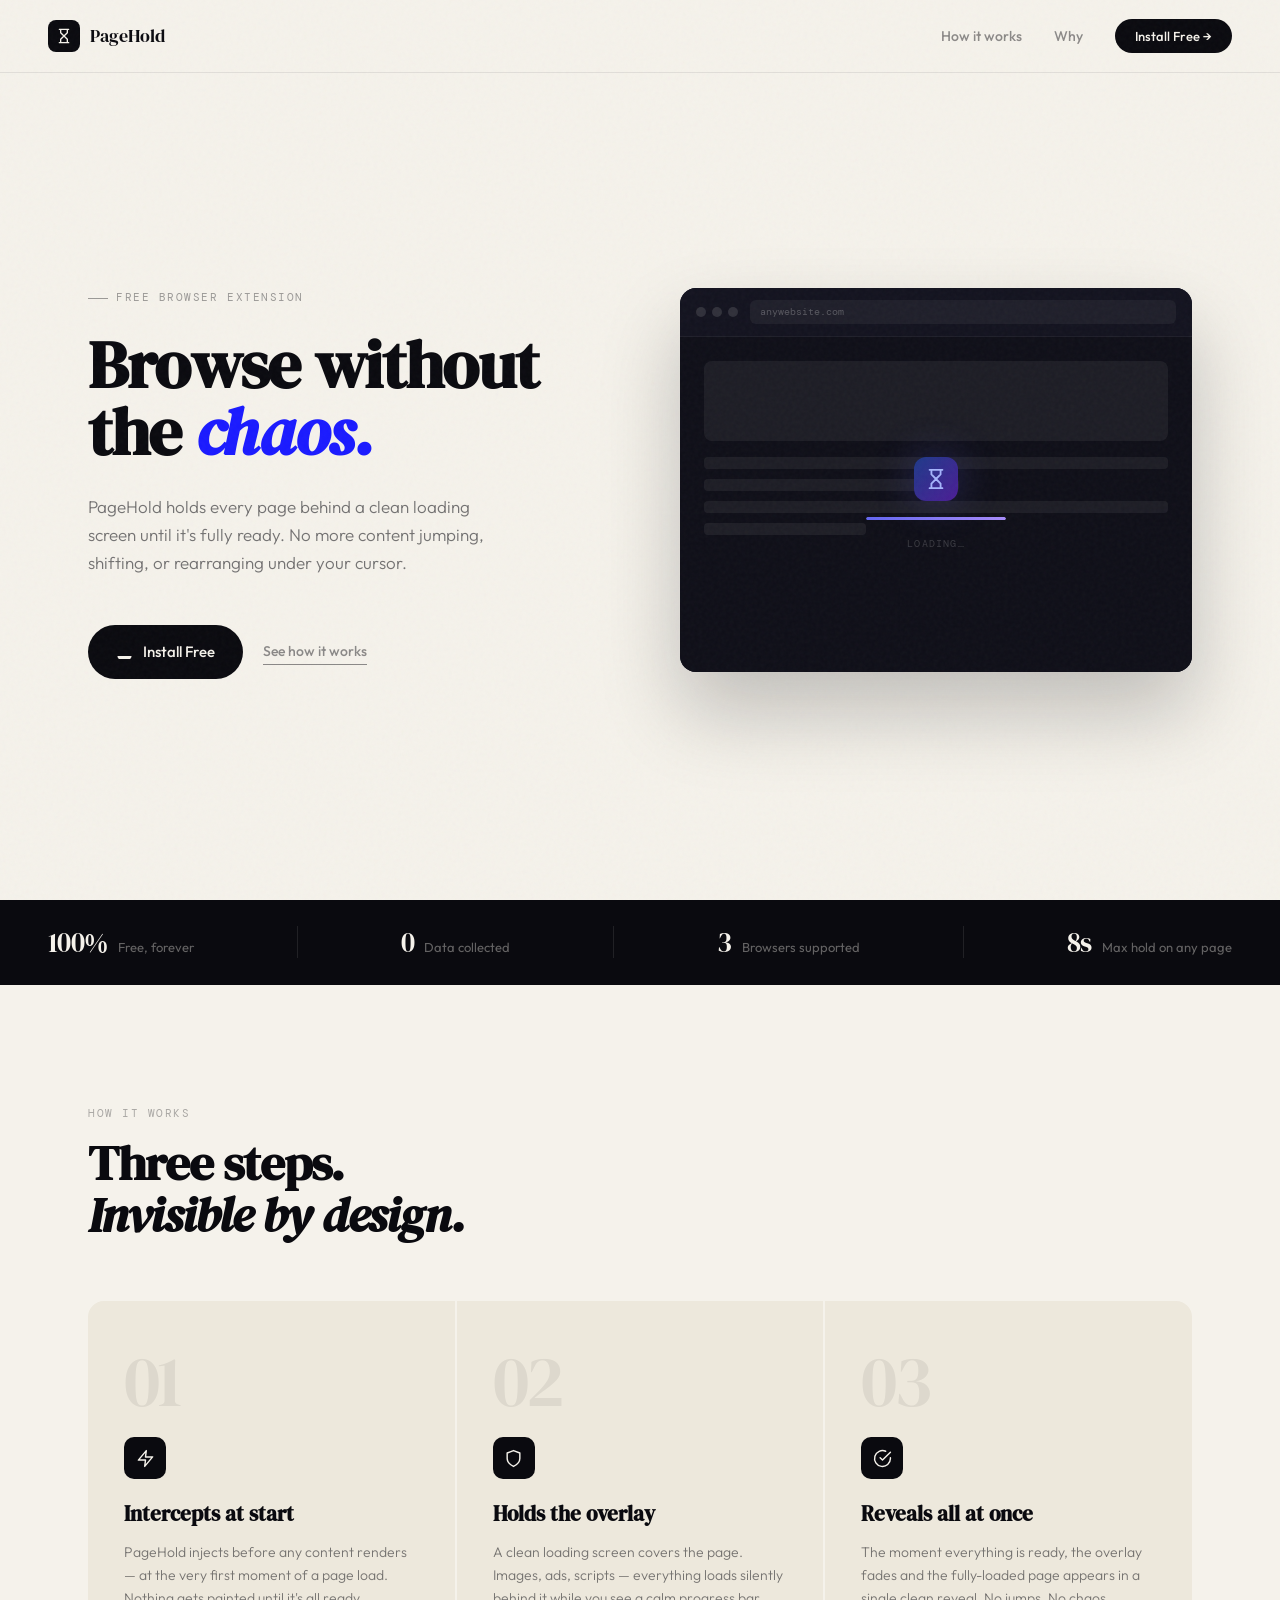
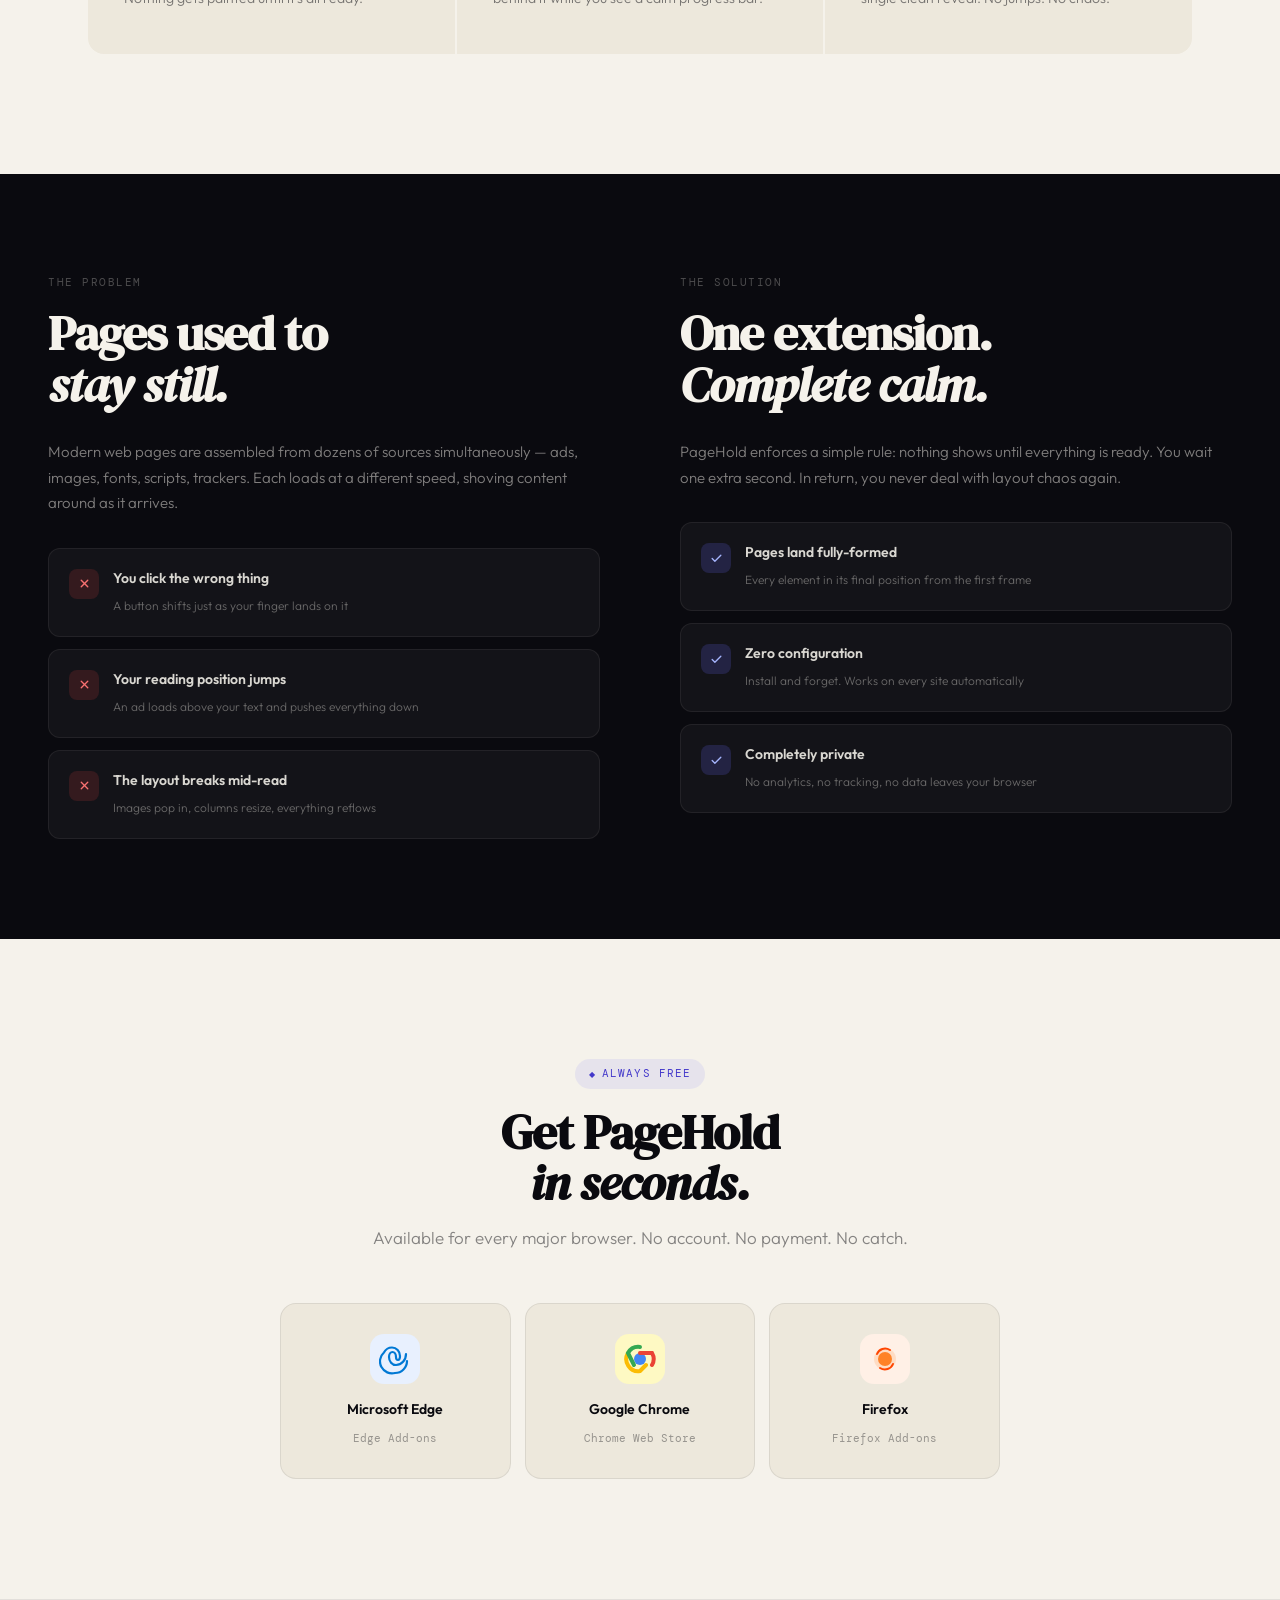
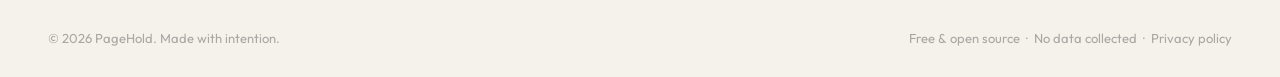
==== index.html @ d64f8f62 "Add files via upload" ====
<!DOCTYPE html>
<html lang="en">
<head>
  <meta charset="UTF-8" />
  <meta name="viewport" content="width=device-width, initial-scale=1.0" />
  <title>PageHold — Browse Without the Chaos</title>
  <meta name="description" content="PageHold holds every page until it's fully loaded. No shifts. No jumps. No chaos. Just clean, stable browsing." />
  <link rel="preconnect" href="https://fonts.googleapis.com" />
  <link rel="preconnect" href="https://fonts.gstatic.com" crossorigin />
  <link href="https://fonts.googleapis.com/css2?family=DM+Serif+Display:ital@0;1&family=DM+Mono:wght@400;500&family=Outfit:wght@300;400;500;600&display=swap" rel="stylesheet" />
  <style>
    *, *::before, *::after { box-sizing: border-box; margin: 0; padding: 0; }
    :root {
      --ink: #0a0a0f;
      --paper: #f5f2eb;
      --warm: #ede8dc;
      --accent: #1a1aff;
      --serif: 'DM Serif Display', Georgia, serif;
      --mono: 'DM Mono', 'Courier New', monospace;
      --sans: 'Outfit', sans-serif;
    }
    html { scroll-behavior: smooth; }
    body { background: var(--paper); color: var(--ink); font-family: var(--sans); font-weight: 400; line-height: 1.6; overflow-x: hidden; }
    body::before {
      content: '';
      position: fixed; inset: 0;
      background-image: url("data:image/svg+xml,%3Csvg viewBox='0 0 256 256' xmlns='http://www.w3.org/2000/svg'%3E%3Cfilter id='noise'%3E%3CfeTurbulence type='fractalNoise' baseFrequency='0.9' numOctaves='4' stitchTiles='stitch'/%3E%3C/filter%3E%3Crect width='100%25' height='100%25' filter='url(%23noise)' opacity='1'/%3E%3C/svg%3E");
      opacity: 0.035; pointer-events: none; z-index: 9999;
    }

    /* NAV */
    nav {
      position: fixed; top: 0; left: 0; right: 0; z-index: 100;
      display: flex; align-items: center; justify-content: space-between;
      padding: 20px 48px;
      background: rgba(245,242,235,0.88); backdrop-filter: blur(14px);
      border-bottom: 1px solid rgba(10,10,15,0.08);
    }
    .nav-logo { display: flex; align-items: center; gap: 10px; text-decoration: none; color: var(--ink); }
    .nav-logo-mark { width: 32px; height: 32px; background: var(--ink); border-radius: 8px; display: grid; place-items: center; }
    .nav-logo-mark svg { width: 16px; height: 16px; stroke: var(--paper); fill: none; stroke-width: 2; stroke-linecap: round; stroke-linejoin: round; }
    .nav-wordmark { font-family: var(--serif); font-size: 18px; }
    .nav-links { display: flex; align-items: center; gap: 32px; list-style: none; }
    .nav-links a { text-decoration: none; color: var(--ink); font-size: 14px; font-weight: 500; opacity: 0.45; transition: opacity .2s; }
    .nav-links a:hover { opacity: 1; }
    .nav-cta { background: var(--ink) !important; color: var(--paper) !important; padding: 9px 20px !important; border-radius: 99px !important; opacity: 1 !important; font-size: 13px !important; }
    .nav-cta:hover { opacity: 0.85 !important; }

    /* HERO */
    .hero {
      min-height: 100vh; padding: 160px 48px 100px;
      display: grid; grid-template-columns: 1fr 1fr; gap: 80px;
      align-items: center; max-width: 1200px; margin: 0 auto;
    }
    .hero-eyebrow {
      display: inline-flex; align-items: center; gap: 8px;
      font-family: var(--mono); font-size: 11px; letter-spacing: 0.14em;
      text-transform: uppercase; color: var(--ink); opacity: 0.38; margin-bottom: 24px;
    }
    .hero-eyebrow::before { content: ''; display: block; width: 20px; height: 1px; background: currentColor; }
    h1 { font-family: var(--serif); font-size: clamp(50px, 5.2vw, 78px); line-height: 1.01; letter-spacing: -0.02em; margin-bottom: 28px; }
    h1 em { font-style: italic; color: var(--accent); }
    .hero-sub { font-size: 17px; font-weight: 300; line-height: 1.65; color: rgba(10,10,15,0.55); max-width: 400px; margin-bottom: 48px; }
    .hero-actions { display: flex; align-items: center; gap: 20px; flex-wrap: wrap; }
    .btn-primary {
      display: inline-flex; align-items: center; gap: 10px;
      background: var(--ink); color: var(--paper);
      text-decoration: none; padding: 15px 28px; border-radius: 99px;
      font-size: 15px; font-weight: 500; transition: transform .2s, box-shadow .2s;
    }
    .btn-primary:hover { transform: translateY(-2px); box-shadow: 0 8px 30px rgba(10,10,15,0.22); }
    .btn-primary svg { width: 17px; height: 17px; fill: currentColor; }
    .btn-ghost { display: inline-flex; align-items: center; gap: 6px; color: var(--ink); text-decoration: none; font-size: 14px; font-weight: 500; opacity: 0.45; transition: opacity .2s; border-bottom: 1px solid currentColor; padding-bottom: 2px; }
    .btn-ghost:hover { opacity: 1; }

    /* BROWSER MOCK */
    .browser-mock { background: #1a1a2e; border-radius: 16px; overflow: hidden; box-shadow: 0 40px 80px rgba(10,10,15,0.22), 0 0 0 1px rgba(255,255,255,0.05); aspect-ratio: 4/3; position: relative; }
    .browser-chrome { background: #13131f; padding: 12px 16px; display: flex; align-items: center; gap: 12px; border-bottom: 1px solid rgba(255,255,255,0.05); }
    .browser-dots { display: flex; gap: 6px; }
    .browser-dots span { width: 10px; height: 10px; border-radius: 50%; background: rgba(255,255,255,0.12); }
    .browser-bar { flex: 1; background: rgba(255,255,255,0.05); border-radius: 6px; height: 24px; display: flex; align-items: center; padding: 0 10px; gap: 6px; }
    .browser-bar-url { font-family: var(--mono); font-size: 10px; color: rgba(255,255,255,0.25); }
    .browser-body { position: relative; height: calc(100% - 49px); background: #0f0f18; display: flex; flex-direction: column; align-items: center; justify-content: center; gap: 20px; }
    .ghost-content { position: absolute; inset: 0; padding: 24px; display: flex; flex-direction: column; gap: 10px; opacity: 0.06; }
    .ghost-line { height: 12px; background: #fff; border-radius: 4px; }
    .ghost-line.short { width: 55%; }
    .ghost-line.shorter { width: 35%; }
    .ghost-line.tall { height: 80px; width: 100%; border-radius: 8px; margin-bottom: 6px; }
    .mock-overlay { position: relative; z-index: 2; display: flex; flex-direction: column; align-items: center; gap: 16px; }
    .mock-hourglass { width: 44px; height: 44px; background: linear-gradient(135deg, #1e3a8a, #4c1d95); border-radius: 12px; display: grid; place-items: center; box-shadow: 0 0 40px rgba(99,102,241,0.28); }
    .mock-hourglass svg { width: 22px; height: 22px; stroke: #a5b4fc; fill: none; stroke-width: 2; stroke-linecap: round; stroke-linejoin: round; animation: hg-rock 3s ease-in-out infinite; }
    @keyframes hg-rock { 0%,40%{transform:rotate(0deg)} 50%,90%{transform:rotate(180deg)} 100%{transform:rotate(180deg)} }
    .mock-bar-wrap { width: 140px; height: 3px; background: rgba(255,255,255,0.07); border-radius: 99px; overflow: hidden; }
    .mock-bar { height: 100%; background: linear-gradient(90deg,#6366f1,#a78bfa); border-radius: 99px; animation: prog 3s ease-in-out infinite; }
    @keyframes prog { 0%{width:0%} 60%{width:85%} 90%{width:100%} 100%{width:100%;opacity:0} }
    .mock-label { font-family: var(--mono); font-size: 10px; letter-spacing: 0.12em; text-transform: uppercase; color: rgba(255,255,255,0.18); }
    .mock-reveal { position: absolute; inset: 0; background: #fff; display: flex; flex-direction: column; padding: 20px; gap: 8px; animation: rev 3s ease-in-out infinite; opacity: 0; }
    @keyframes rev { 0%,80%{opacity:0;transform:translateY(5px)} 90%,95%{opacity:1;transform:translateY(0)} 100%{opacity:0} }
    .reveal-line { height: 11px; background: #e5e7eb; border-radius: 4px; }
    .reveal-line.h { background: #374151; width: 70%; height: 16px; }
    .reveal-line.s { width: 45%; }
    .reveal-img { height: 70px; background: linear-gradient(135deg,#dbeafe,#ede9fe); border-radius: 8px; margin-bottom: 4px; }

    /* STATS */
    .stats-bar { background: var(--ink); color: var(--paper); padding: 20px 48px; }
    .stats-inner { max-width: 1200px; margin: 0 auto; display: flex; align-items: center; justify-content: space-between; gap: 32px; }
    .stat { display: flex; align-items: baseline; gap: 10px; }
    .stat-num { font-family: var(--serif); font-size: 28px; letter-spacing: -0.02em; }
    .stat-label { font-size: 13px; opacity: 0.38; }
    .stats-div { width: 1px; height: 32px; background: rgba(245,242,235,0.1); }

    /* SECTION */
    .section { padding: 120px 48px; max-width: 1200px; margin: 0 auto; }
    .section-label { font-family: var(--mono); font-size: 11px; letter-spacing: 0.14em; text-transform: uppercase; color: var(--ink); opacity: 0.32; margin-bottom: 16px; }
    h2 { font-family: var(--serif); font-size: clamp(34px, 3.8vw, 54px); line-height: 1.06; letter-spacing: -0.02em; margin-bottom: 60px; }
    h2 em { font-style: italic; }

    /* STEPS */
    .steps { display: grid; grid-template-columns: repeat(3,1fr); gap: 2px; }
    .step { background: var(--warm); padding: 44px 36px; }
    .step:first-child { border-radius: 16px 0 0 16px; }
    .step:last-child { border-radius: 0 16px 16px 0; }
    .step-num { font-family: var(--serif); font-size: 72px; line-height: 1; color: rgba(10,10,15,0.07); margin-bottom: 20px; letter-spacing: -0.04em; }
    .step-icon { width: 42px; height: 42px; background: var(--ink); border-radius: 10px; display: grid; place-items: center; margin-bottom: 18px; }
    .step-icon svg { width: 19px; height: 19px; stroke: var(--paper); fill: none; stroke-width: 1.8; stroke-linecap: round; stroke-linejoin: round; }
    .step h3 { font-family: var(--serif); font-size: 21px; margin-bottom: 10px; }
    .step p { font-size: 14px; font-weight: 300; color: rgba(10,10,15,0.52); line-height: 1.65; }

    /* CONTRAST */
    .contrast { background: var(--ink); color: var(--paper); padding: 100px 48px; }
    .contrast-inner { max-width: 1200px; margin: 0 auto; display: grid; grid-template-columns: 1fr 1fr; gap: 80px; align-items: start; }
    .contrast .section-label { color: var(--paper); opacity: 0.28; }
    .contrast h2 { color: var(--paper); margin-bottom: 28px; }
    .contrast p { font-size: 15px; font-weight: 300; line-height: 1.7; color: rgba(245,242,235,0.5); }
    .plist { list-style: none; display: flex; flex-direction: column; gap: 12px; margin-top: 32px; }
    .pitem { display: flex; align-items: flex-start; gap: 14px; padding: 18px 20px; background: rgba(245,242,235,0.04); border: 1px solid rgba(245,242,235,0.07); border-radius: 12px; }
    .pitem-icon { width: 30px; height: 30px; border-radius: 8px; display: grid; place-items: center; flex-shrink: 0; margin-top: 2px; }
    .pitem-icon.bad { background: rgba(239,68,68,0.15); }
    .pitem-icon.good { background: rgba(99,102,241,0.2); }
    .pitem-icon svg { width: 13px; height: 13px; stroke-width: 2.5; stroke-linecap: round; stroke-linejoin: round; fill: none; }
    .pitem-icon.bad svg { stroke: #f87171; }
    .pitem-icon.good svg { stroke: #a5b4fc; }
    .pitem-text strong { display: block; font-size: 14px; font-weight: 600; margin-bottom: 3px; color: rgba(245,242,235,0.88); }
    .pitem-text span { font-size: 12px; color: rgba(245,242,235,0.38); font-weight: 300; }

    /* DOWNLOAD */
    .dl-section { padding: 120px 48px; max-width: 1200px; margin: 0 auto; text-align: center; }
    .dl-section h2 { margin-bottom: 14px; }
    .dl-section .sub { font-size: 17px; font-weight: 300; color: rgba(10,10,15,0.48); margin-bottom: 52px; }
    .free-badge { display: inline-flex; align-items: center; gap: 6px; background: rgba(99,102,241,0.1); color: #4338ca; font-family: var(--mono); font-size: 11px; letter-spacing: 0.1em; text-transform: uppercase; padding: 6px 14px; border-radius: 99px; margin-bottom: 18px; }
    .free-badge::before { content: '◆'; font-size: 8px; }
    .dl-cards { display: grid; grid-template-columns: repeat(3,1fr); gap: 14px; max-width: 720px; margin: 0 auto; }
    .dl-card { background: var(--warm); border: 1px solid rgba(10,10,15,0.08); border-radius: 16px; padding: 30px 22px; text-decoration: none; color: var(--ink); transition: transform .2s, box-shadow .2s, border-color .2s; display: flex; flex-direction: column; align-items: center; gap: 10px; }
    .dl-card:hover { transform: translateY(-4px); box-shadow: 0 16px 48px rgba(10,10,15,0.11); border-color: rgba(10,10,15,0.18); }
    .dl-card-icon { width: 50px; height: 50px; border-radius: 14px; display: grid; place-items: center; margin-bottom: 4px; }
    .dc-edge { background: #e8f0fe; }
    .dc-chrome { background: #fef9c3; }
    .dc-ff { background: #fff0e6; }
    .dl-card strong { font-size: 14px; font-weight: 600; display: block; }
    .dl-card span { font-size: 11px; color: rgba(10,10,15,0.38); font-family: var(--mono); }

    /* FOOTER */
    footer { border-top: 1px solid rgba(10,10,15,0.08); padding: 28px 48px; display: flex; align-items: center; justify-content: space-between; font-size: 13px; color: rgba(10,10,15,0.32); }
    footer a { color: inherit; text-decoration: none; }
    footer a:hover { color: var(--ink); }

    /* ANIMATIONS */
    .fade-up { opacity: 0; transform: translateY(22px); transition: opacity 0.6s ease, transform 0.6s ease; }
    .fade-up.visible { opacity: 1; transform: translateY(0); }
    .fade-up:nth-child(2) { transition-delay: 0.1s; }
    .fade-up:nth-child(3) { transition-delay: 0.2s; }

    /* RESPONSIVE */
    @media (max-width: 900px) {
      nav { padding: 14px 20px; }
      .nav-links { display: none; }
      .hero { grid-template-columns: 1fr; padding: 110px 20px 60px; gap: 40px; }
      .stats-inner { flex-wrap: wrap; gap: 20px; }
      .stats-div { display: none; }
      .section { padding: 72px 20px; }
      .steps { grid-template-columns: 1fr; }
      .step:first-child { border-radius: 16px 16px 0 0; }
      .step:last-child { border-radius: 0 0 16px 16px; }
      .contrast { padding: 72px 20px; }
      .contrast-inner { grid-template-columns: 1fr; gap: 48px; }
      .dl-section { padding: 72px 20px; }
      .dl-cards { grid-template-columns: 1fr; max-width: 300px; }
      footer { padding: 20px; flex-direction: column; gap: 10px; text-align: center; }
    }
  </style>
</head>
<body>

<nav>
  <a href="#" class="nav-logo">
    <div class="nav-logo-mark">
      <svg viewBox="0 0 24 24"><path d="M5 2h14M5 22h14M7 2v5l5 5-5 5v5M17 2v5l-5 5 5 5v5"/></svg>
    </div>
    <span class="nav-wordmark">PageHold</span>
  </a>
  <ul class="nav-links">
    <li><a href="#how">How it works</a></li>
    <li><a href="#why">Why</a></li>
    <li><a href="#download" class="nav-cta">Install Free →</a></li>
  </ul>
</nav>

<!-- HERO -->
<section class="hero">
  <div>
    <div class="hero-eyebrow">Free browser extension</div>
    <h1>Browse without<br>the <em>chaos.</em></h1>
    <p class="hero-sub">PageHold holds every page behind a clean loading screen until it's fully ready. No more content jumping, shifting, or rearranging under your cursor.</p>
    <div class="hero-actions">
      <a href="#download" class="btn-primary">
        <svg viewBox="0 0 24 24"><path d="M12 15V3m0 12l-4-4m4 4l4-4M2 17l.621 2.485A2 2 0 004.561 21h14.878a2 2 0 001.94-1.515L22 17"/></svg>
        Install Free
      </a>
      <a href="#how" class="btn-ghost">See how it works</a>
    </div>
  </div>

  <div>
    <div class="browser-mock">
      <div class="browser-chrome">
        <div class="browser-dots"><span></span><span></span><span></span></div>
        <div class="browser-bar">
          <span class="browser-bar-url">anywebsite.com</span>
        </div>
      </div>
      <div class="browser-body">
        <div class="ghost-content">
          <div class="ghost-line tall"></div>
          <div class="ghost-line"></div>
          <div class="ghost-line short"></div>
          <div class="ghost-line"></div>
          <div class="ghost-line shorter"></div>
        </div>
        <div class="mock-overlay">
          <div class="mock-hourglass">
            <svg viewBox="0 0 24 24"><path d="M5 2h14M5 22h14M7 2v5l5 5-5 5v5M17 2v5l-5 5 5 5v5"/></svg>
          </div>
          <div class="mock-bar-wrap"><div class="mock-bar"></div></div>
          <div class="mock-label">Loading…</div>
        </div>
        <div class="mock-reveal">
          <div class="reveal-img"></div>
          <div class="reveal-line h"></div>
          <div class="reveal-line"></div>
          <div class="reveal-line s"></div>
          <div class="reveal-line"></div>
          <div class="reveal-line s"></div>
        </div>
      </div>
    </div>
  </div>
</section>

<!-- STATS -->
<div class="stats-bar">
  <div class="stats-inner">
    <div class="stat"><span class="stat-num">100%</span><span class="stat-label">Free, forever</span></div>
    <div class="stats-div"></div>
    <div class="stat"><span class="stat-num">0</span><span class="stat-label">Data collected</span></div>
    <div class="stats-div"></div>
    <div class="stat"><span class="stat-num">3</span><span class="stat-label">Browsers supported</span></div>
    <div class="stats-div"></div>
    <div class="stat"><span class="stat-num">8s</span><span class="stat-label">Max hold on any page</span></div>
  </div>
</div>

<!-- HOW IT WORKS -->
<section class="section" id="how">
  <div class="section-label">How it works</div>
  <h2>Three steps.<br><em>Invisible by design.</em></h2>
  <div class="steps">
    <div class="step fade-up">
      <div class="step-num">01</div>
      <div class="step-icon"><svg viewBox="0 0 24 24"><path d="M13 2L3 14h9l-1 8 10-12h-9l1-8z"/></svg></div>
      <h3>Intercepts at start</h3>
      <p>PageHold injects before any content renders — at the very first moment of a page load. Nothing gets painted until it's all ready.</p>
    </div>
    <div class="step fade-up">
      <div class="step-num">02</div>
      <div class="step-icon"><svg viewBox="0 0 24 24"><path d="M12 22s8-4 8-10V5l-8-3-8 3v7c0 6 8 10 8 10z"/></svg></div>
      <h3>Holds the overlay</h3>
      <p>A clean loading screen covers the page. Images, ads, scripts — everything loads silently behind it while you see a calm progress bar.</p>
    </div>
    <div class="step fade-up">
      <div class="step-num">03</div>
      <div class="step-icon"><svg viewBox="0 0 24 24"><path d="M22 11.08V12a10 10 0 11-5.93-9.14"/><polyline points="22 4 12 14.01 9 11.01"/></svg></div>
      <h3>Reveals all at once</h3>
      <p>The moment everything is ready, the overlay fades and the fully-loaded page appears in a single clean reveal. No jumps. No chaos.</p>
    </div>
  </div>
</section>

<!-- WHY -->
<div class="contrast" id="why">
  <div class="contrast-inner">
    <div>
      <div class="section-label">The problem</div>
      <h2>Pages used to<br><em>stay still.</em></h2>
      <p>Modern web pages are assembled from dozens of sources simultaneously — ads, images, fonts, scripts, trackers. Each loads at a different speed, shoving content around as it arrives.</p>
      <ul class="plist">
        <li class="pitem">
          <div class="pitem-icon bad"><svg viewBox="0 0 24 24"><line x1="18" y1="6" x2="6" y2="18"/><line x1="6" y1="6" x2="18" y2="18"/></svg></div>
          <div class="pitem-text"><strong>You click the wrong thing</strong><span>A button shifts just as your finger lands on it</span></div>
        </li>
        <li class="pitem">
          <div class="pitem-icon bad"><svg viewBox="0 0 24 24"><line x1="18" y1="6" x2="6" y2="18"/><line x1="6" y1="6" x2="18" y2="18"/></svg></div>
          <div class="pitem-text"><strong>Your reading position jumps</strong><span>An ad loads above your text and pushes everything down</span></div>
        </li>
        <li class="pitem">
          <div class="pitem-icon bad"><svg viewBox="0 0 24 24"><line x1="18" y1="6" x2="6" y2="18"/><line x1="6" y1="6" x2="18" y2="18"/></svg></div>
          <div class="pitem-text"><strong>The layout breaks mid-read</strong><span>Images pop in, columns resize, everything reflows</span></div>
        </li>
      </ul>
    </div>
    <div>
      <div class="section-label">The solution</div>
      <h2>One extension.<br><em>Complete calm.</em></h2>
      <p>PageHold enforces a simple rule: nothing shows until everything is ready. You wait one extra second. In return, you never deal with layout chaos again.</p>
      <ul class="plist">
        <li class="pitem">
          <div class="pitem-icon good"><svg viewBox="0 0 24 24"><polyline points="20 6 9 17 4 12"/></svg></div>
          <div class="pitem-text"><strong>Pages land fully-formed</strong><span>Every element in its final position from the first frame</span></div>
        </li>
        <li class="pitem">
          <div class="pitem-icon good"><svg viewBox="0 0 24 24"><polyline points="20 6 9 17 4 12"/></svg></div>
          <div class="pitem-text"><strong>Zero configuration</strong><span>Install and forget. Works on every site automatically</span></div>
        </li>
        <li class="pitem">
          <div class="pitem-icon good"><svg viewBox="0 0 24 24"><polyline points="20 6 9 17 4 12"/></svg></div>
          <div class="pitem-text"><strong>Completely private</strong><span>No analytics, no tracking, no data leaves your browser</span></div>
        </li>
      </ul>
    </div>
  </div>
</div>

<!-- DOWNLOAD -->
<section class="dl-section" id="download">
  <div class="free-badge">Always free</div>
  <h2>Get PageHold<br><em>in seconds.</em></h2>
  <p class="sub">Available for every major browser. No account. No payment. No catch.</p>
  <div class="dl-cards">
    <a href="#" class="dl-card">
      <div class="dl-card-icon dc-edge">
        <svg width="32" height="32" viewBox="0 0 32 32" fill="none">
          <path d="M28 18c0 6.627-5.373 12-12 12A12 12 0 014.929 9.5C6.5 6.5 9.5 4.5 13 4.5c4.418 0 8 3.806 8 8.5 0 2.485-.895 4-2 4s-2-1-2-3c0-2.761-1.567-5-3.5-5C11.567 9 10 11.239 10 14c0 4.418 3.134 8 7 8 5.523 0 10-4.925 10-11" stroke="#0078D4" stroke-width="2.2" stroke-linecap="round"/>
        </svg>
      </div>
      <strong>Microsoft Edge</strong>
      <span>Edge Add-ons</span>
    </a>
    <a href="#" class="dl-card">
      <div class="dl-card-icon dc-chrome">
        <svg width="32" height="32" viewBox="0 0 32 32" fill="none">
          <circle cx="16" cy="16" r="6" fill="#4285F4"/>
          <path d="M16 10h12a12 12 0 010 12" stroke="#EA4335" stroke-width="4" stroke-linecap="round"/>
          <path d="M22 22L16 28A12 12 0 014 10" stroke="#FBBC04" stroke-width="4" stroke-linecap="round"/>
          <path d="M10 22L4 10a12 12 0 0112-6" stroke="#34A853" stroke-width="4" stroke-linecap="round"/>
        </svg>
      </div>
      <strong>Google Chrome</strong>
      <span>Chrome Web Store</span>
    </a>
    <a href="#" class="dl-card">
      <div class="dl-card-icon dc-ff">
        <svg width="32" height="32" viewBox="0 0 32 32" fill="none">
          <circle cx="16" cy="16" r="11" fill="#FF6B00" opacity="0.15"/>
          <circle cx="16" cy="16" r="7" fill="#FF6B00" opacity="0.8"/>
          <path d="M8 11c2-5 8-7 13-4" stroke="#FF4500" stroke-width="2" stroke-linecap="round"/>
          <path d="M24 21c-2 5-8 7-13 4" stroke="#FF4500" stroke-width="2" stroke-linecap="round"/>
        </svg>
      </div>
      <strong>Firefox</strong>
      <span>Firefox Add-ons</span>
    </a>
  </div>
</section>

<footer>
  <span>© 2026 PageHold. Made with intention.</span>
  <span>Free &amp; open source &nbsp;·&nbsp; No data collected &nbsp;·&nbsp; <a href="#">Privacy policy</a></span>
</footer>

<script>
  const obs = new IntersectionObserver(entries => {
    entries.forEach(e => { if (e.isIntersecting) e.target.classList.add('visible'); });
  }, { threshold: 0.15 });
  document.querySelectorAll('.fade-up').forEach(el => obs.observe(el));
</script>
</body>
</html>
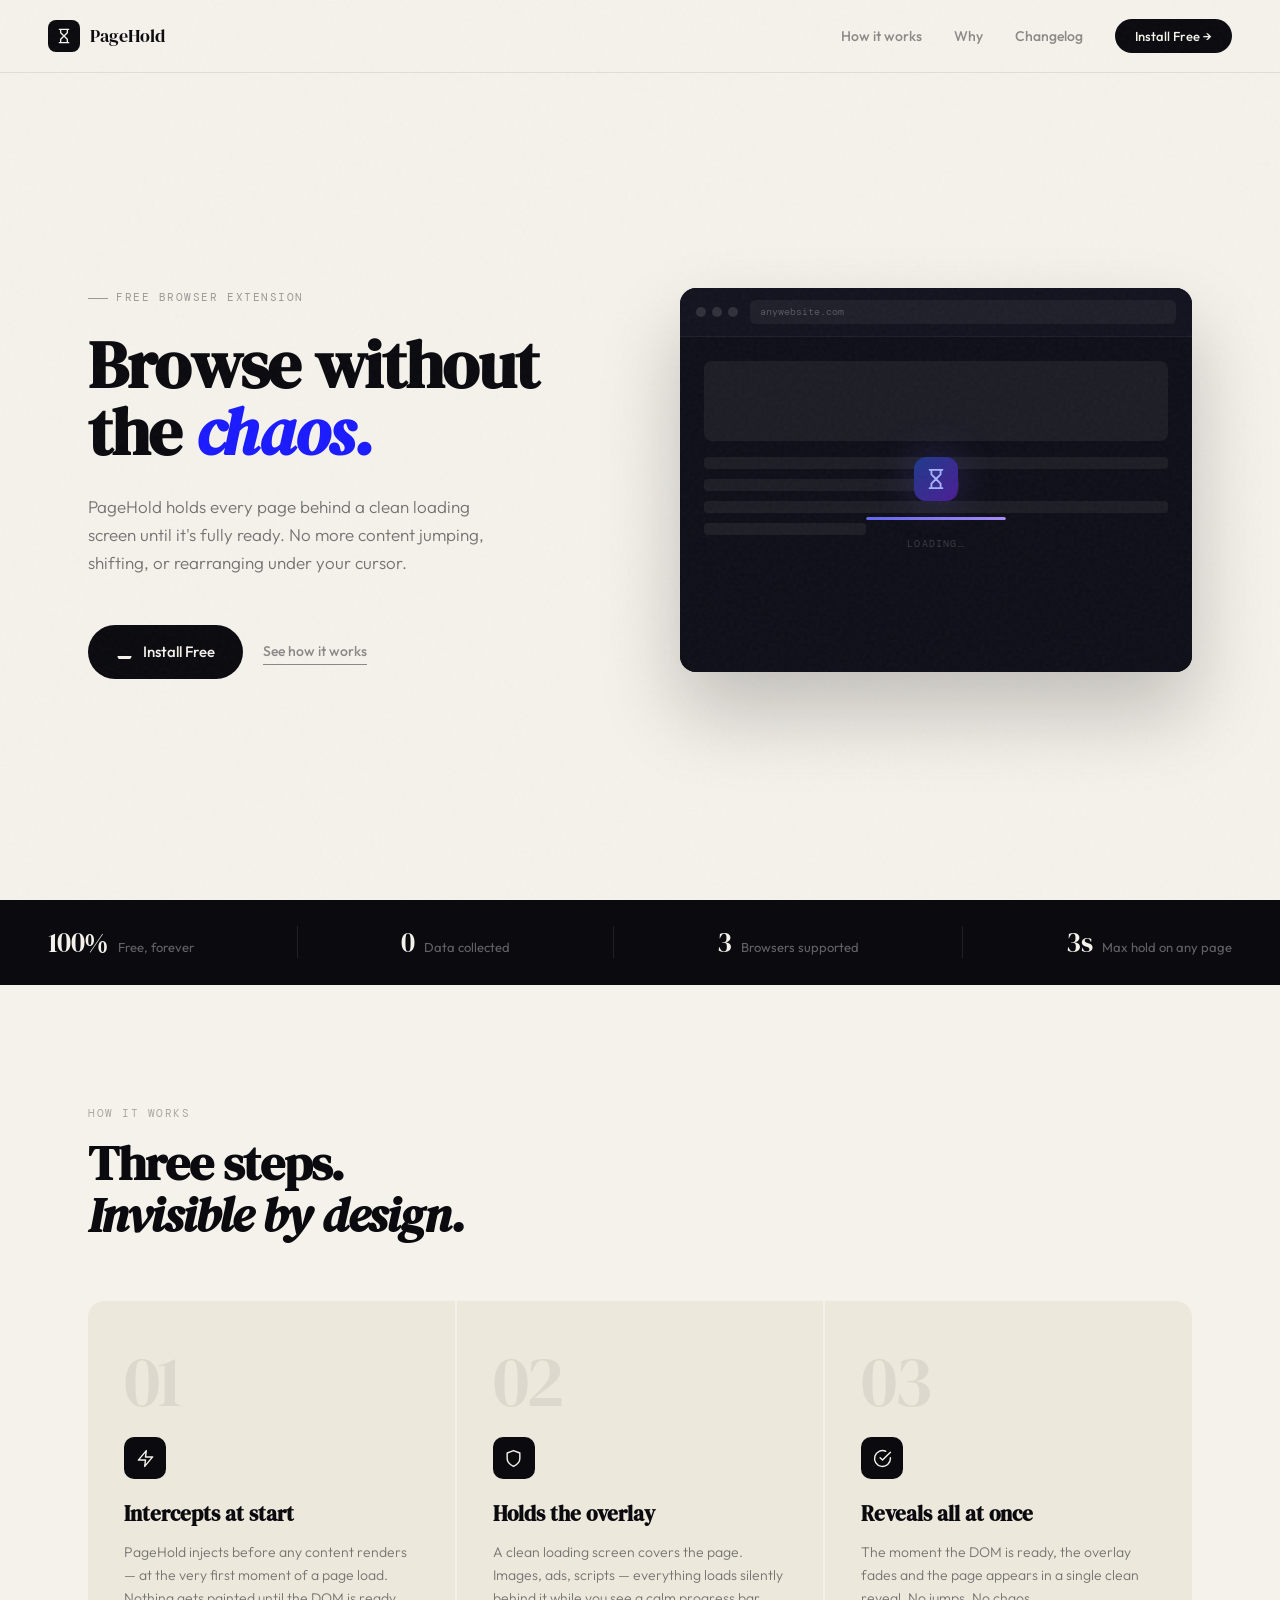
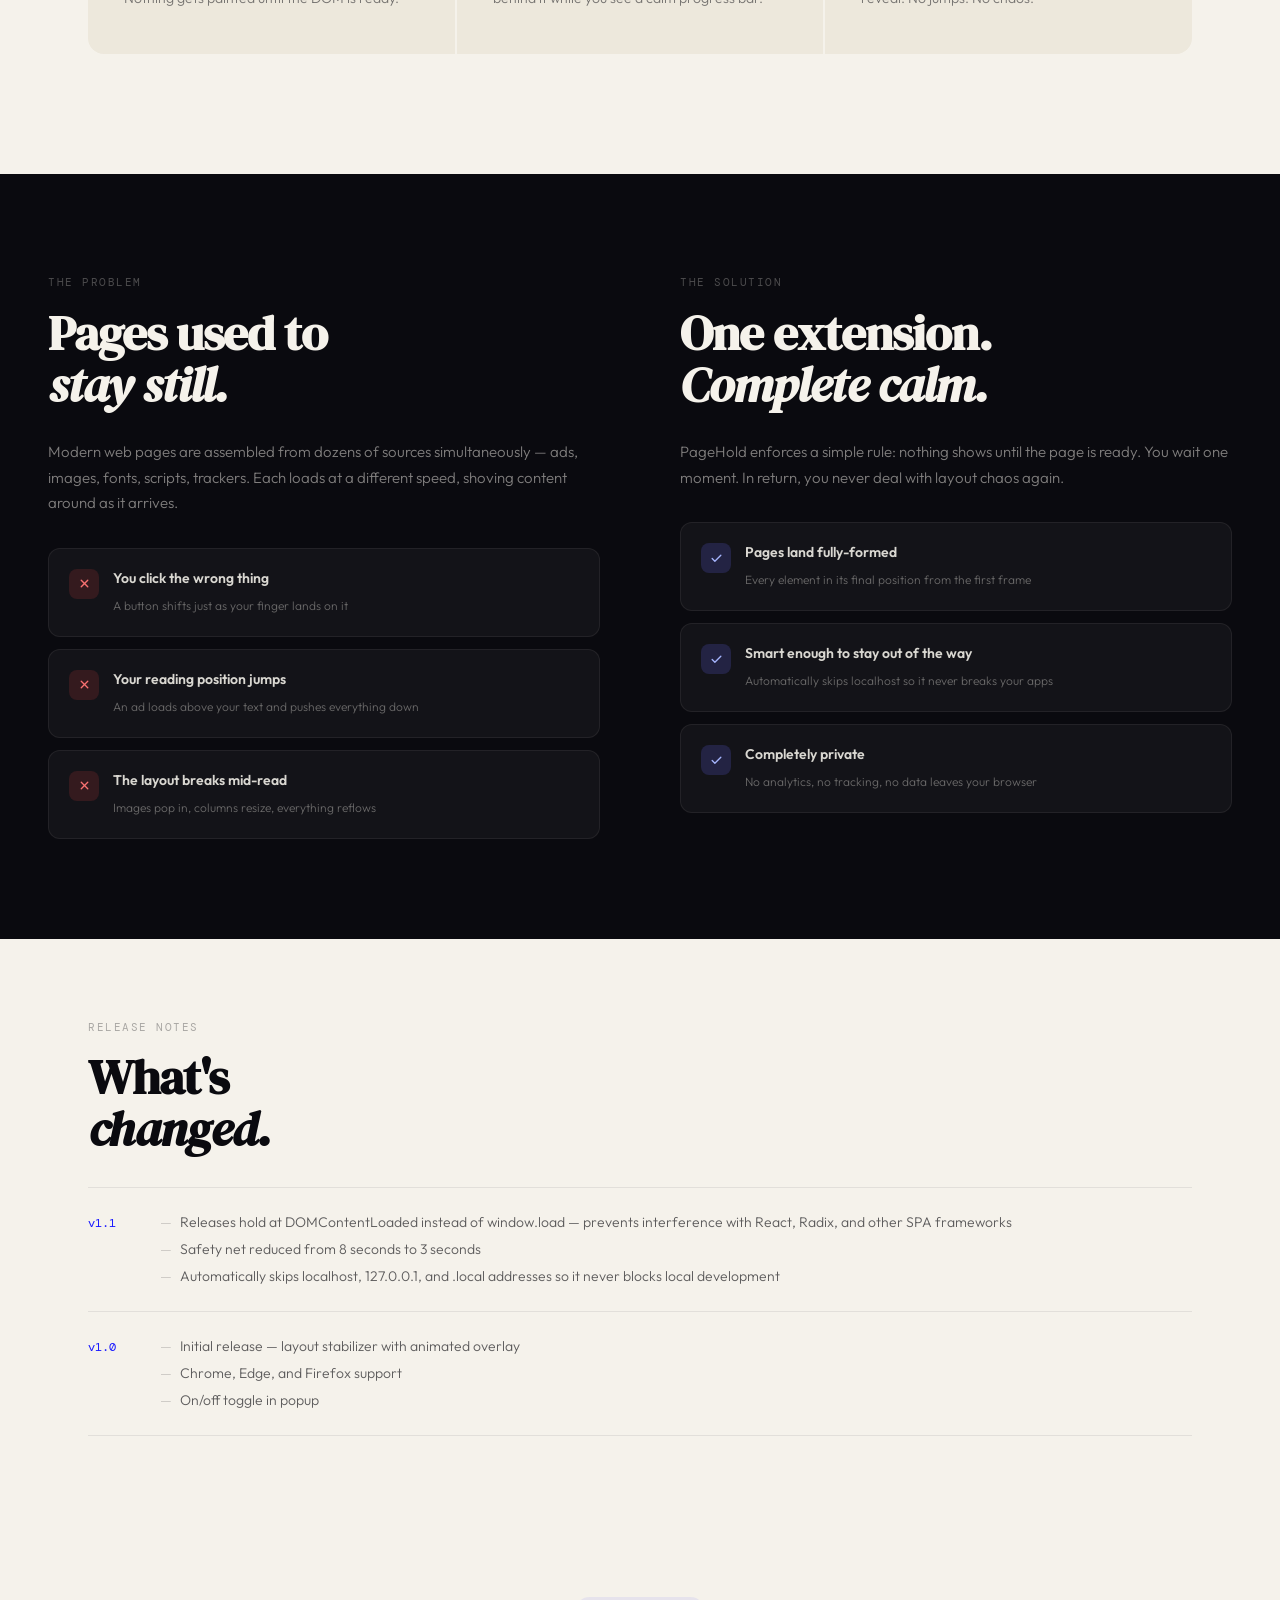
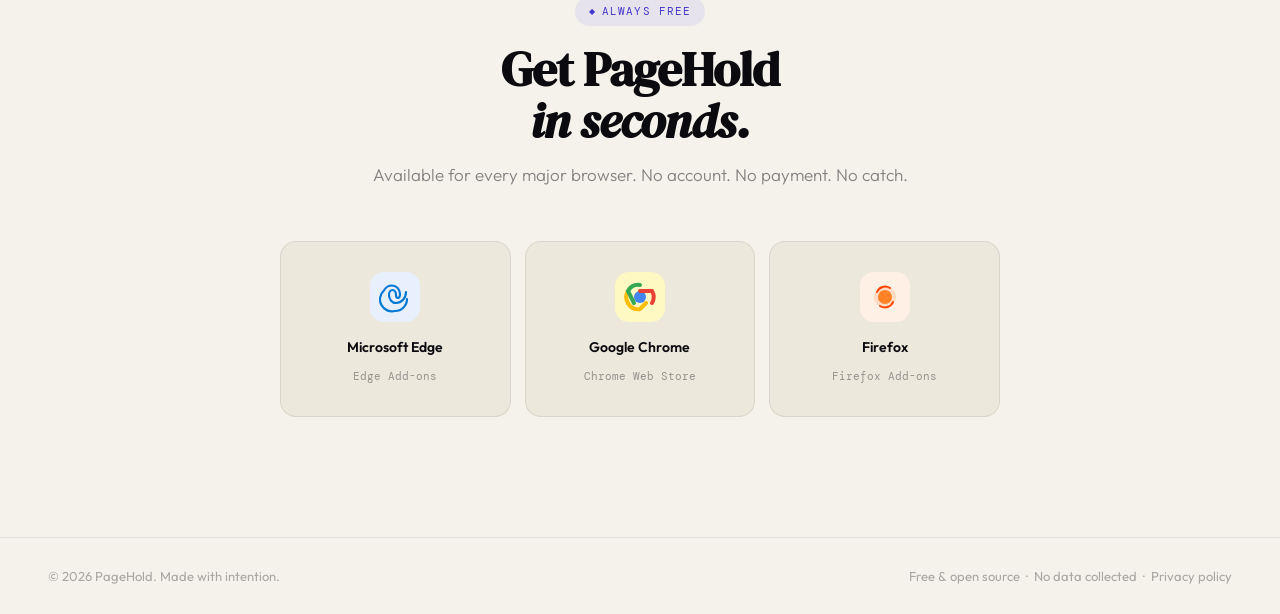
==== commit 08b86821: "Update index.html" ====
--- a/index.html
+++ b/index.html
@@ -29,13 +29,7 @@
     }
 
     /* NAV */
-    nav {
-      position: fixed; top: 0; left: 0; right: 0; z-index: 100;
-      display: flex; align-items: center; justify-content: space-between;
-      padding: 20px 48px;
-      background: rgba(245,242,235,0.88); backdrop-filter: blur(14px);
-      border-bottom: 1px solid rgba(10,10,15,0.08);
-    }
+    nav { position: fixed; top: 0; left: 0; right: 0; z-index: 100; display: flex; align-items: center; justify-content: space-between; padding: 20px 48px; background: rgba(245,242,235,0.88); backdrop-filter: blur(14px); border-bottom: 1px solid rgba(10,10,15,0.08); }
     .nav-logo { display: flex; align-items: center; gap: 10px; text-decoration: none; color: var(--ink); }
     .nav-logo-mark { width: 32px; height: 32px; background: var(--ink); border-radius: 8px; display: grid; place-items: center; }
     .nav-logo-mark svg { width: 16px; height: 16px; stroke: var(--paper); fill: none; stroke-width: 2; stroke-linecap: round; stroke-linejoin: round; }
@@ -47,27 +41,14 @@
     .nav-cta:hover { opacity: 0.85 !important; }
 
     /* HERO */
-    .hero {
-      min-height: 100vh; padding: 160px 48px 100px;
-      display: grid; grid-template-columns: 1fr 1fr; gap: 80px;
-      align-items: center; max-width: 1200px; margin: 0 auto;
-    }
-    .hero-eyebrow {
-      display: inline-flex; align-items: center; gap: 8px;
-      font-family: var(--mono); font-size: 11px; letter-spacing: 0.14em;
-      text-transform: uppercase; color: var(--ink); opacity: 0.38; margin-bottom: 24px;
-    }
+    .hero { min-height: 100vh; padding: 160px 48px 100px; display: grid; grid-template-columns: 1fr 1fr; gap: 80px; align-items: center; max-width: 1200px; margin: 0 auto; }
+    .hero-eyebrow { display: inline-flex; align-items: center; gap: 8px; font-family: var(--mono); font-size: 11px; letter-spacing: 0.14em; text-transform: uppercase; color: var(--ink); opacity: 0.38; margin-bottom: 24px; }
     .hero-eyebrow::before { content: ''; display: block; width: 20px; height: 1px; background: currentColor; }
     h1 { font-family: var(--serif); font-size: clamp(50px, 5.2vw, 78px); line-height: 1.01; letter-spacing: -0.02em; margin-bottom: 28px; }
     h1 em { font-style: italic; color: var(--accent); }
     .hero-sub { font-size: 17px; font-weight: 300; line-height: 1.65; color: rgba(10,10,15,0.55); max-width: 400px; margin-bottom: 48px; }
     .hero-actions { display: flex; align-items: center; gap: 20px; flex-wrap: wrap; }
-    .btn-primary {
-      display: inline-flex; align-items: center; gap: 10px;
-      background: var(--ink); color: var(--paper);
-      text-decoration: none; padding: 15px 28px; border-radius: 99px;
-      font-size: 15px; font-weight: 500; transition: transform .2s, box-shadow .2s;
-    }
+    .btn-primary { display: inline-flex; align-items: center; gap: 10px; background: var(--ink); color: var(--paper); text-decoration: none; padding: 15px 28px; border-radius: 99px; font-size: 15px; font-weight: 500; transition: transform .2s, box-shadow .2s; }
     .btn-primary:hover { transform: translateY(-2px); box-shadow: 0 8px 30px rgba(10,10,15,0.22); }
     .btn-primary svg { width: 17px; height: 17px; fill: currentColor; }
     .btn-ghost { display: inline-flex; align-items: center; gap: 6px; color: var(--ink); text-decoration: none; font-size: 14px; font-weight: 500; opacity: 0.45; transition: opacity .2s; border-bottom: 1px solid currentColor; padding-bottom: 2px; }
@@ -78,7 +59,7 @@
     .browser-chrome { background: #13131f; padding: 12px 16px; display: flex; align-items: center; gap: 12px; border-bottom: 1px solid rgba(255,255,255,0.05); }
     .browser-dots { display: flex; gap: 6px; }
     .browser-dots span { width: 10px; height: 10px; border-radius: 50%; background: rgba(255,255,255,0.12); }
-    .browser-bar { flex: 1; background: rgba(255,255,255,0.05); border-radius: 6px; height: 24px; display: flex; align-items: center; padding: 0 10px; gap: 6px; }
+    .browser-bar { flex: 1; background: rgba(255,255,255,0.05); border-radius: 6px; height: 24px; display: flex; align-items: center; padding: 0 10px; }
     .browser-bar-url { font-family: var(--mono); font-size: 10px; color: rgba(255,255,255,0.25); }
     .browser-body { position: relative; height: calc(100% - 49px); background: #0f0f18; display: flex; flex-direction: column; align-items: center; justify-content: center; gap: 20px; }
     .ghost-content { position: absolute; inset: 0; padding: 24px; display: flex; flex-direction: column; gap: 10px; opacity: 0.06; }
@@ -143,8 +124,18 @@
     .pitem-text strong { display: block; font-size: 14px; font-weight: 600; margin-bottom: 3px; color: rgba(245,242,235,0.88); }
     .pitem-text span { font-size: 12px; color: rgba(245,242,235,0.38); font-weight: 300; }
 
+    /* CHANGELOG */
+    .changelog { padding: 80px 48px; max-width: 1200px; margin: 0 auto; }
+    .changelog h2 { margin-bottom: 32px; }
+    .changelog-entry { display: flex; gap: 24px; padding: 24px 0; border-top: 1px solid rgba(10,10,15,0.08); }
+    .changelog-entry:last-child { border-bottom: 1px solid rgba(10,10,15,0.08); }
+    .changelog-version { font-family: var(--mono); font-size: 12px; color: var(--accent); min-width: 48px; padding-top: 2px; }
+    .changelog-items { display: flex; flex-direction: column; gap: 6px; }
+    .changelog-item { font-size: 14px; font-weight: 300; color: rgba(10,10,15,0.65); line-height: 1.5; }
+    .changelog-item::before { content: '—'; margin-right: 8px; opacity: 0.3; }
+
     /* DOWNLOAD */
-    .dl-section { padding: 120px 48px; max-width: 1200px; margin: 0 auto; text-align: center; }
+    .dl-section { padding: 80px 48px 120px; max-width: 1200px; margin: 0 auto; text-align: center; }
     .dl-section h2 { margin-bottom: 14px; }
     .dl-section .sub { font-size: 17px; font-weight: 300; color: rgba(10,10,15,0.48); margin-bottom: 52px; }
     .free-badge { display: inline-flex; align-items: center; gap: 6px; background: rgba(99,102,241,0.1); color: #4338ca; font-family: var(--mono); font-size: 11px; letter-spacing: 0.1em; text-transform: uppercase; padding: 6px 14px; border-radius: 99px; margin-bottom: 18px; }
@@ -183,7 +174,8 @@
       .step:last-child { border-radius: 0 0 16px 16px; }
       .contrast { padding: 72px 20px; }
       .contrast-inner { grid-template-columns: 1fr; gap: 48px; }
-      .dl-section { padding: 72px 20px; }
+      .changelog { padding: 60px 20px; }
+      .dl-section { padding: 60px 20px 80px; }
       .dl-cards { grid-template-columns: 1fr; max-width: 300px; }
       footer { padding: 20px; flex-direction: column; gap: 10px; text-align: center; }
     }
@@ -201,6 +193,7 @@
   <ul class="nav-links">
     <li><a href="#how">How it works</a></li>
     <li><a href="#why">Why</a></li>
+    <li><a href="#changelog">Changelog</a></li>
     <li><a href="#download" class="nav-cta">Install Free →</a></li>
   </ul>
 </nav>
@@ -219,14 +212,11 @@
       <a href="#how" class="btn-ghost">See how it works</a>
     </div>
   </div>
-
   <div>
     <div class="browser-mock">
       <div class="browser-chrome">
         <div class="browser-dots"><span></span><span></span><span></span></div>
-        <div class="browser-bar">
-          <span class="browser-bar-url">anywebsite.com</span>
-        </div>
+        <div class="browser-bar"><span class="browser-bar-url">anywebsite.com</span></div>
       </div>
       <div class="browser-body">
         <div class="ghost-content">
@@ -265,7 +255,7 @@
     <div class="stats-div"></div>
     <div class="stat"><span class="stat-num">3</span><span class="stat-label">Browsers supported</span></div>
     <div class="stats-div"></div>
-    <div class="stat"><span class="stat-num">8s</span><span class="stat-label">Max hold on any page</span></div>
+    <div class="stat"><span class="stat-num">3s</span><span class="stat-label">Max hold on any page</span></div>
   </div>
 </div>
 
@@ -278,7 +268,7 @@
       <div class="step-num">01</div>
       <div class="step-icon"><svg viewBox="0 0 24 24"><path d="M13 2L3 14h9l-1 8 10-12h-9l1-8z"/></svg></div>
       <h3>Intercepts at start</h3>
-      <p>PageHold injects before any content renders — at the very first moment of a page load. Nothing gets painted until it's all ready.</p>
+      <p>PageHold injects before any content renders — at the very first moment of a page load. Nothing gets painted until the DOM is ready.</p>
     </div>
     <div class="step fade-up">
       <div class="step-num">02</div>
@@ -290,7 +280,7 @@
       <div class="step-num">03</div>
       <div class="step-icon"><svg viewBox="0 0 24 24"><path d="M22 11.08V12a10 10 0 11-5.93-9.14"/><polyline points="22 4 12 14.01 9 11.01"/></svg></div>
       <h3>Reveals all at once</h3>
-      <p>The moment everything is ready, the overlay fades and the fully-loaded page appears in a single clean reveal. No jumps. No chaos.</p>
+      <p>The moment the DOM is ready, the overlay fades and the page appears in a single clean reveal. No jumps. No chaos.</p>
     </div>
   </div>
 </section>
@@ -320,7 +310,7 @@
     <div>
       <div class="section-label">The solution</div>
       <h2>One extension.<br><em>Complete calm.</em></h2>
-      <p>PageHold enforces a simple rule: nothing shows until everything is ready. You wait one extra second. In return, you never deal with layout chaos again.</p>
+      <p>PageHold enforces a simple rule: nothing shows until the page is ready. You wait one moment. In return, you never deal with layout chaos again.</p>
       <ul class="plist">
         <li class="pitem">
           <div class="pitem-icon good"><svg viewBox="0 0 24 24"><polyline points="20 6 9 17 4 12"/></svg></div>
@@ -328,7 +318,7 @@
         </li>
         <li class="pitem">
           <div class="pitem-icon good"><svg viewBox="0 0 24 24"><polyline points="20 6 9 17 4 12"/></svg></div>
-          <div class="pitem-text"><strong>Zero configuration</strong><span>Install and forget. Works on every site automatically</span></div>
+          <div class="pitem-text"><strong>Smart enough to stay out of the way</strong><span>Automatically skips localhost so it never breaks your apps</span></div>
         </li>
         <li class="pitem">
           <div class="pitem-icon good"><svg viewBox="0 0 24 24"><polyline points="20 6 9 17 4 12"/></svg></div>
@@ -338,6 +328,30 @@
     </div>
   </div>
 </div>
+
+<!-- CHANGELOG -->
+<section class="changelog" id="changelog">
+  <div class="section-label">Release notes</div>
+  <h2>What's<br><em>changed.</em></h2>
+
+  <div class="changelog-entry">
+    <div class="changelog-version">v1.1</div>
+    <div class="changelog-items">
+      <div class="changelog-item">Releases hold at DOMContentLoaded instead of window.load — prevents interference with React, Radix, and other SPA frameworks</div>
+      <div class="changelog-item">Safety net reduced from 8 seconds to 3 seconds</div>
+      <div class="changelog-item">Automatically skips localhost, 127.0.0.1, and .local addresses so it never blocks local development</div>
+    </div>
+  </div>
+
+  <div class="changelog-entry">
+    <div class="changelog-version">v1.0</div>
+    <div class="changelog-items">
+      <div class="changelog-item">Initial release — layout stabilizer with animated overlay</div>
+      <div class="changelog-item">Chrome, Edge, and Firefox support</div>
+      <div class="changelog-item">On/off toggle in popup</div>
+    </div>
+  </div>
+</section>
 
 <!-- DOWNLOAD -->
 <section class="dl-section" id="download">
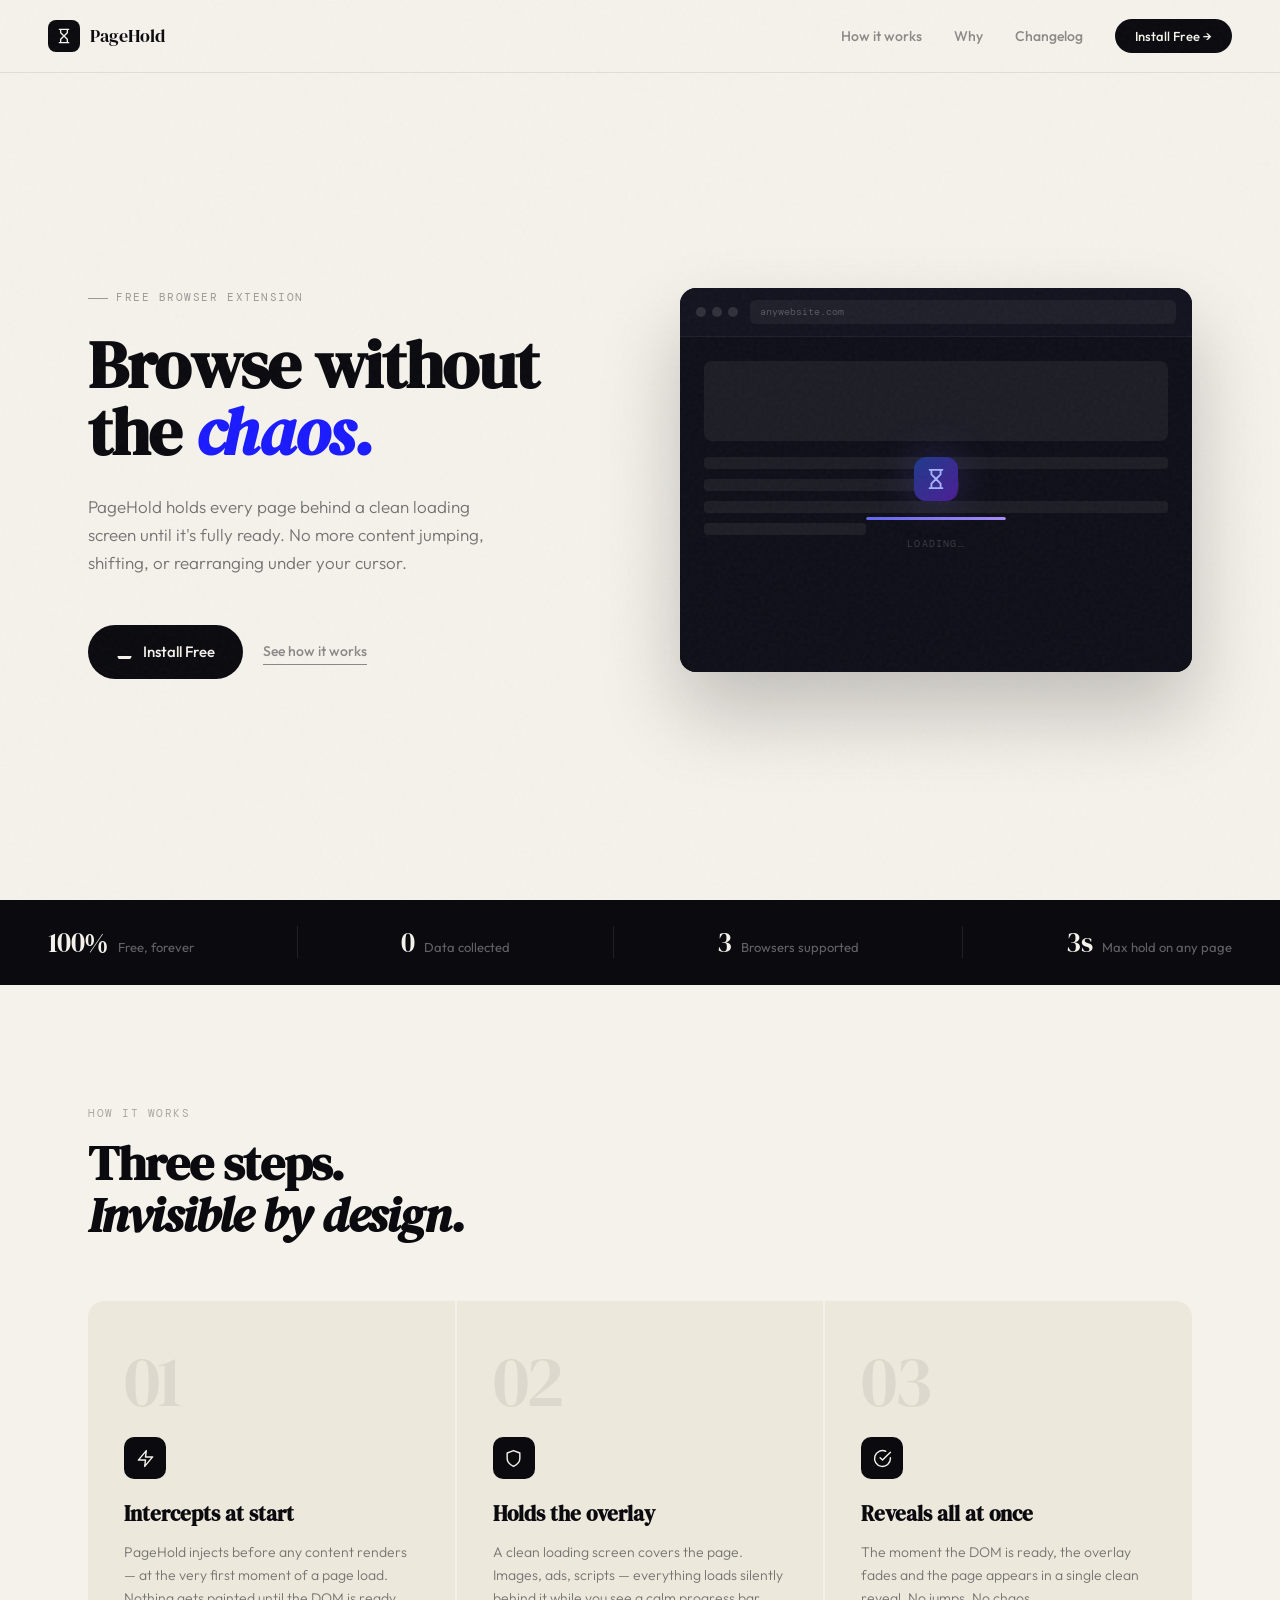
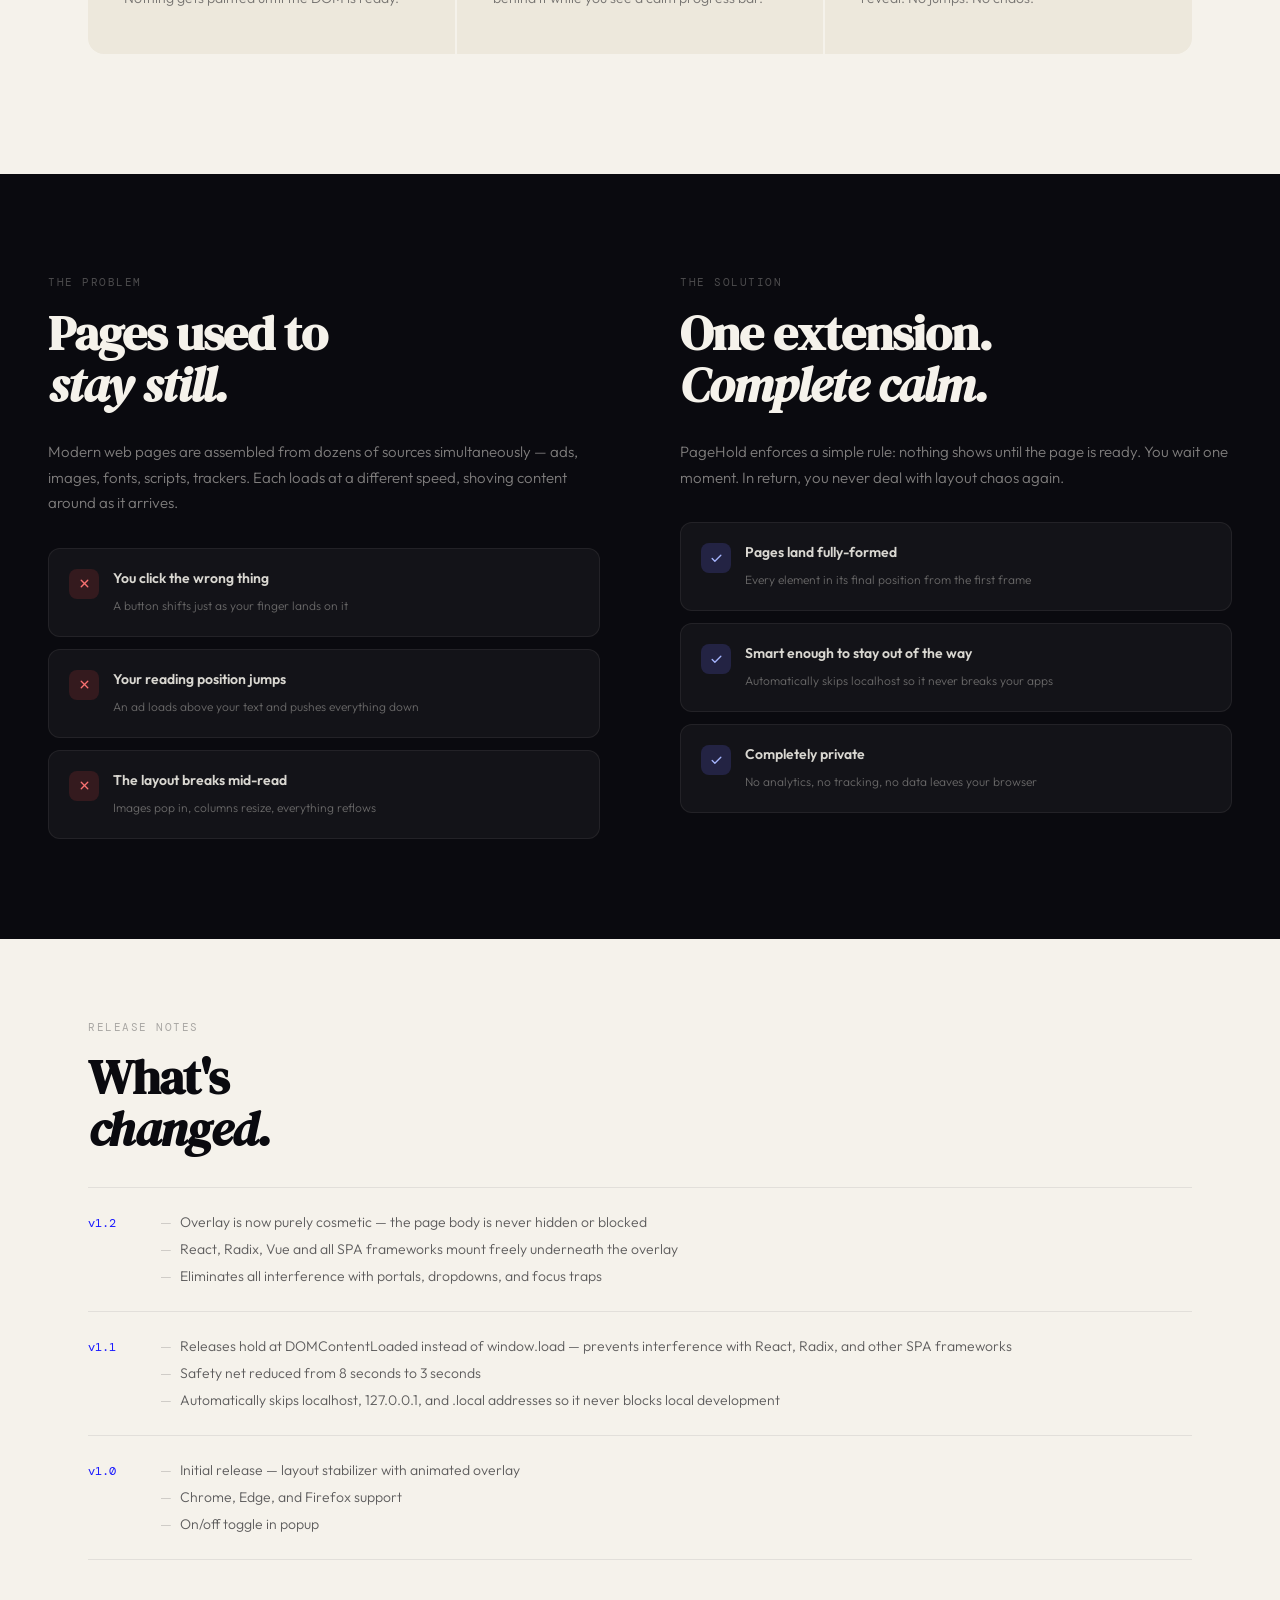
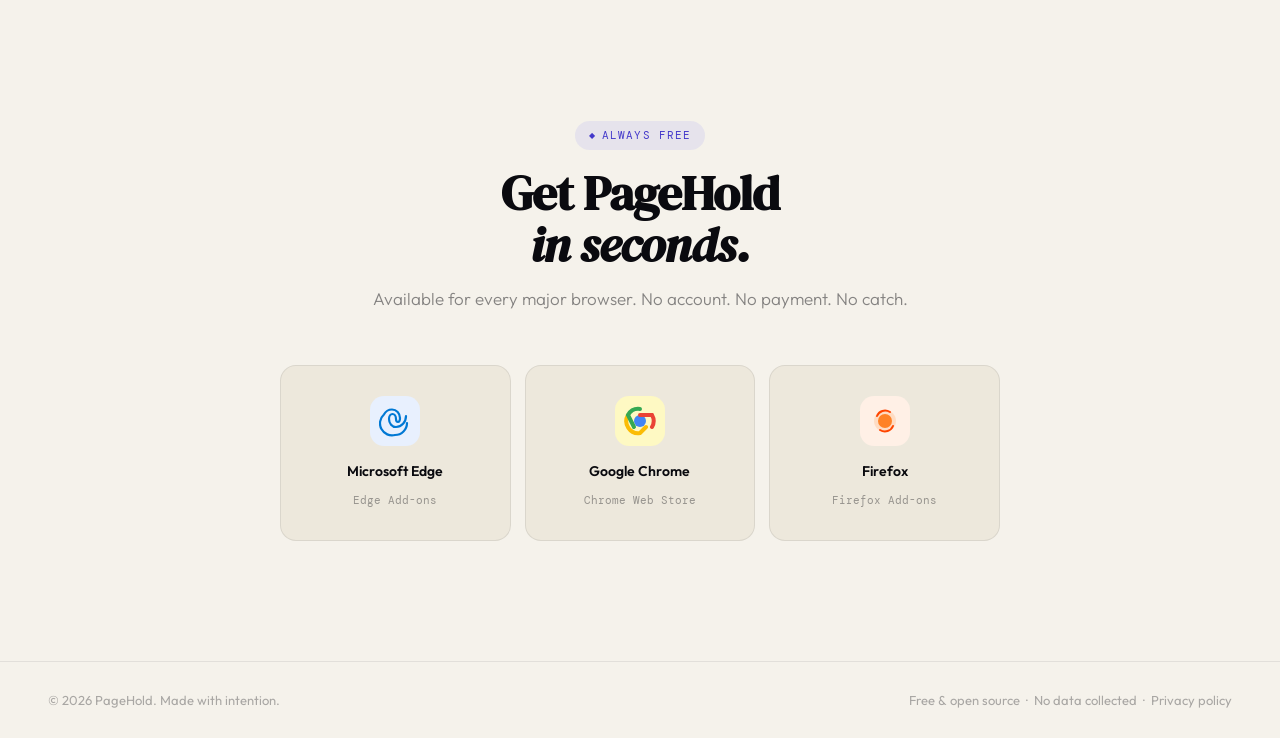
==== commit fb507015: "Update index.html" ====
--- a/index.html
+++ b/index.html
@@ -333,6 +333,15 @@
 <section class="changelog" id="changelog">
   <div class="section-label">Release notes</div>
   <h2>What's<br><em>changed.</em></h2>
+
+  <div class="changelog-entry">
+    <div class="changelog-version">v1.2</div>
+    <div class="changelog-items">
+      <div class="changelog-item">Overlay is now purely cosmetic — the page body is never hidden or blocked</div>
+      <div class="changelog-item">React, Radix, Vue and all SPA frameworks mount freely underneath the overlay</div>
+      <div class="changelog-item">Eliminates all interference with portals, dropdowns, and focus traps</div>
+    </div>
+  </div>
 
   <div class="changelog-entry">
     <div class="changelog-version">v1.1</div>
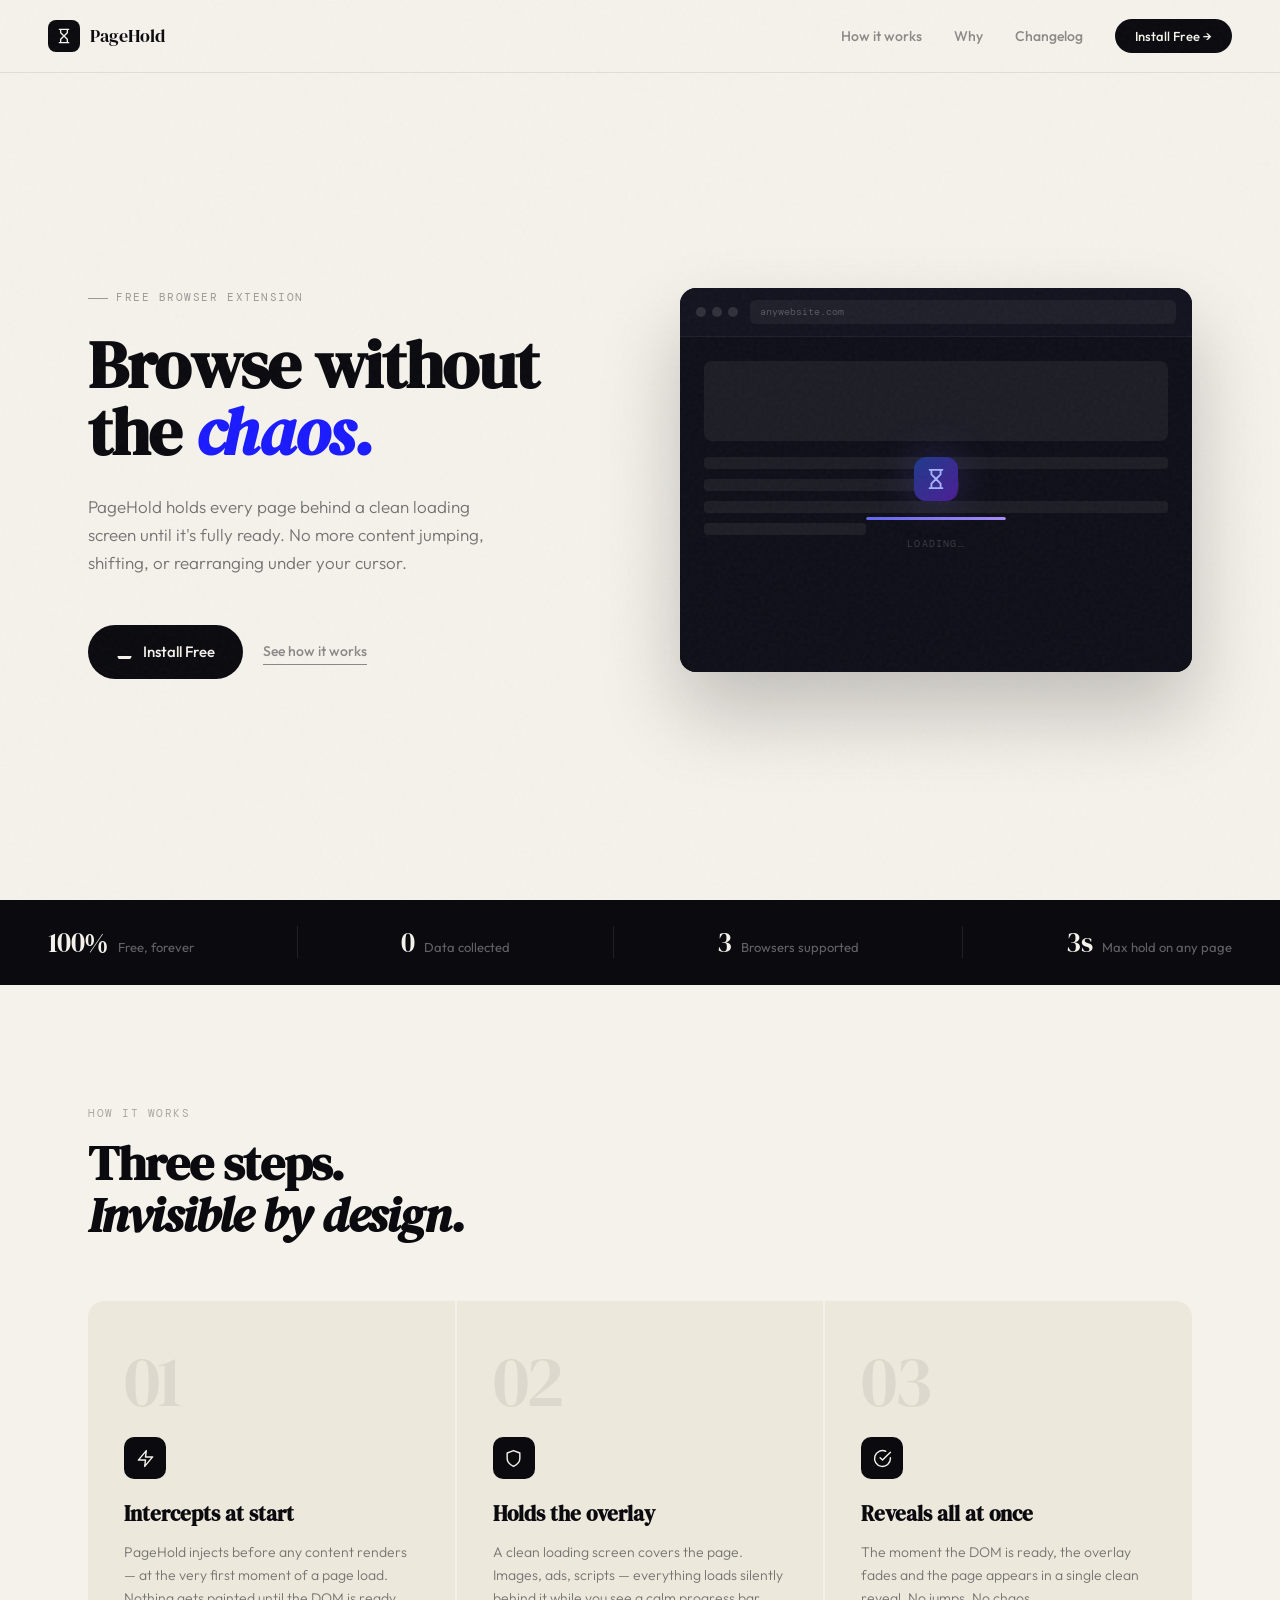
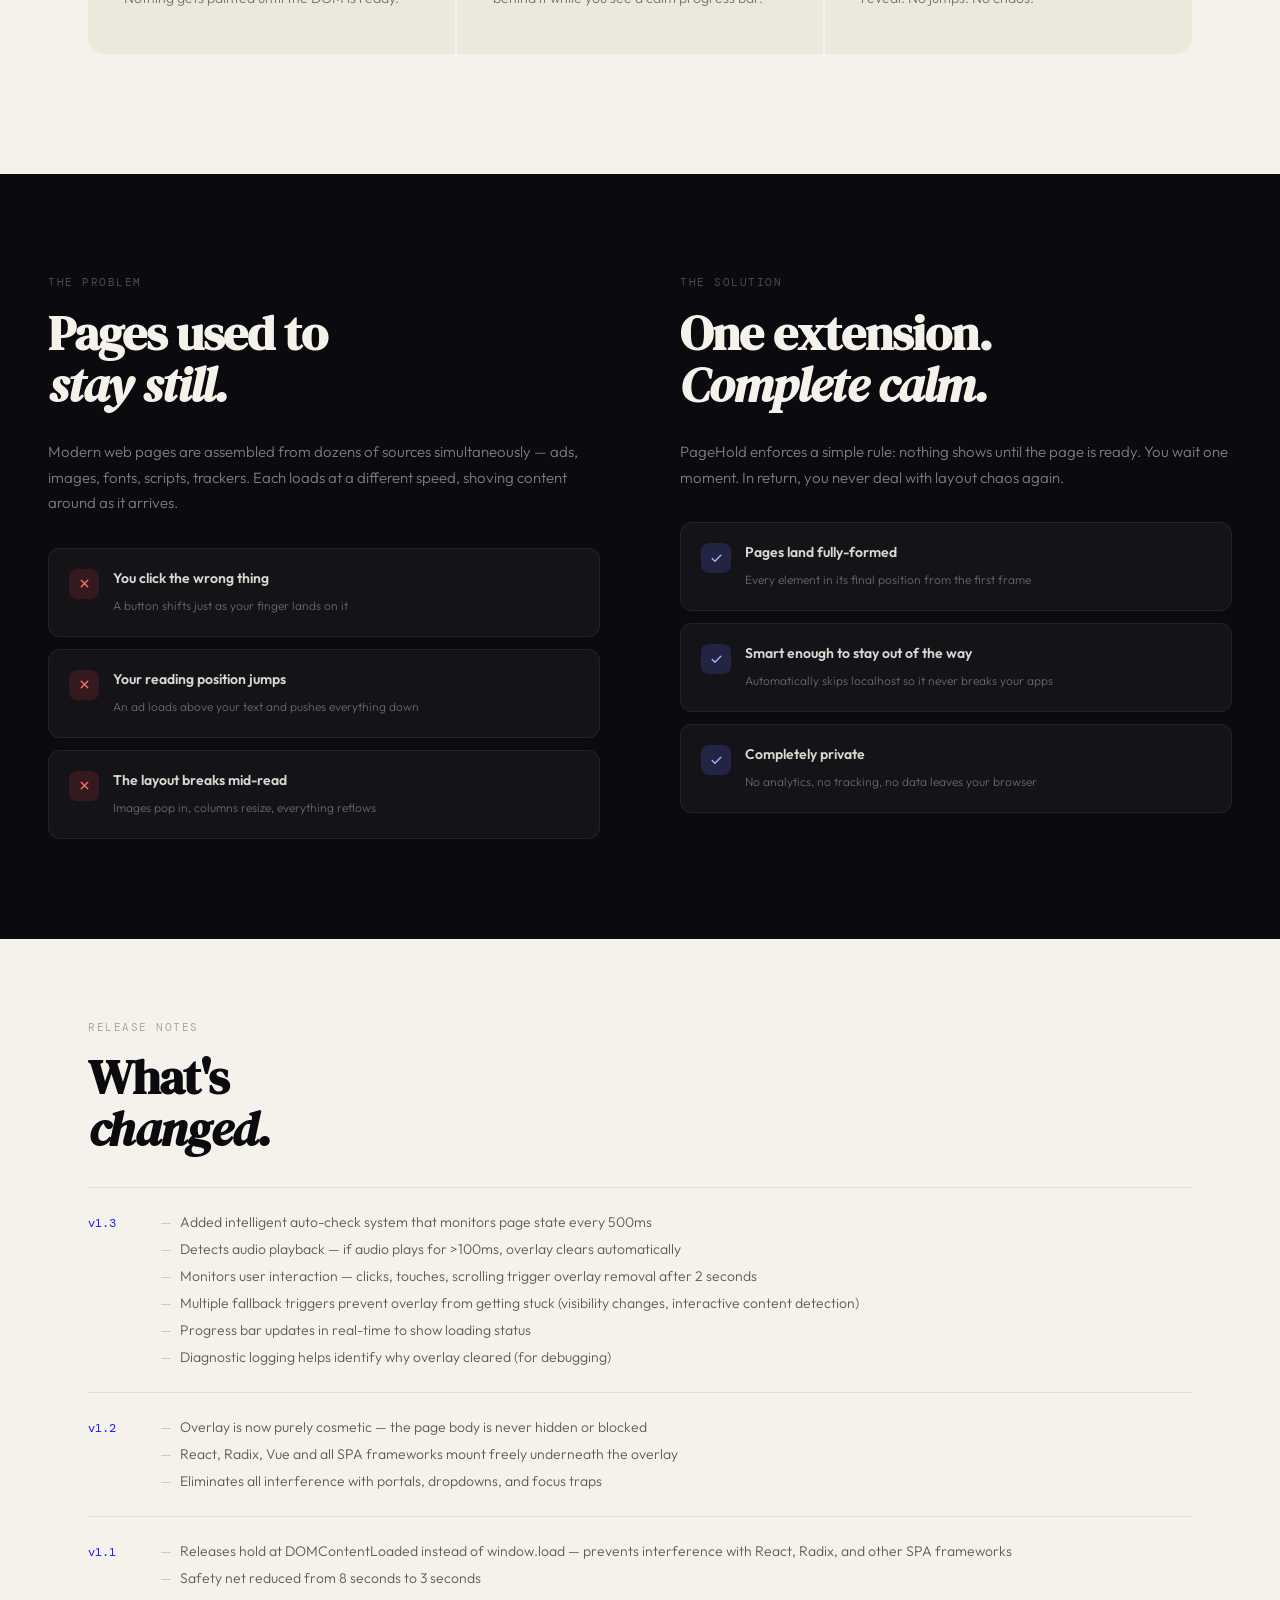
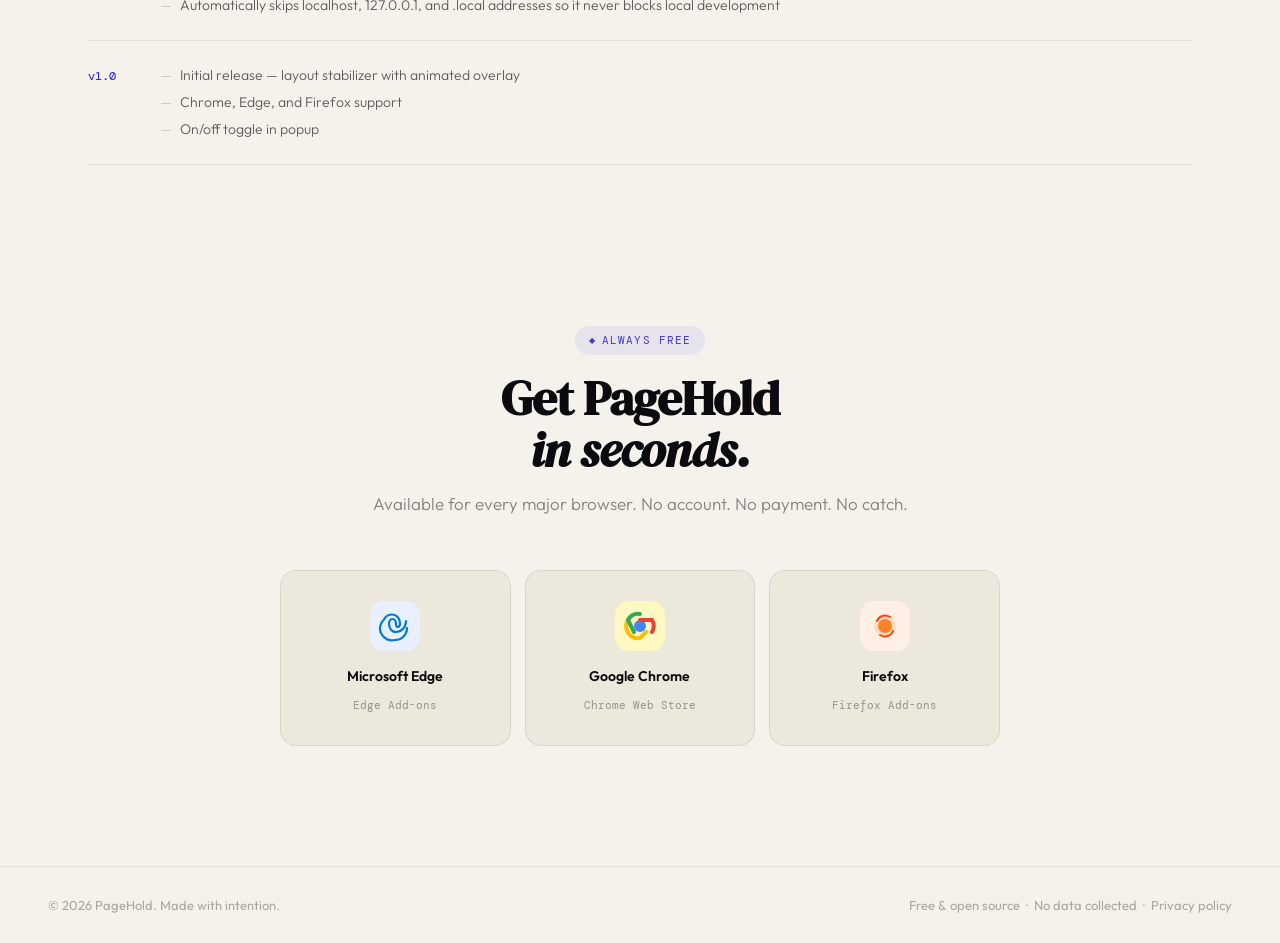
==== commit 7121444a: "Update changelog for version 1.3 features Added multiple features to the intelligent auto-check syst" ====
--- a/index.html
+++ b/index.html
@@ -333,6 +333,18 @@
 <section class="changelog" id="changelog">
   <div class="section-label">Release notes</div>
   <h2>What's<br><em>changed.</em></h2>
+
+  <div class="changelog-entry">
+    <div class="changelog-version">v1.3</div>
+    <div class="changelog-items">
+      <div class="changelog-item">Added intelligent auto-check system that monitors page state every 500ms</div>
+      <div class="changelog-item">Detects audio playback — if audio plays for >100ms, overlay clears automatically</div>
+      <div class="changelog-item">Monitors user interaction — clicks, touches, scrolling trigger overlay removal after 2 seconds</div>
+      <div class="changelog-item">Multiple fallback triggers prevent overlay from getting stuck (visibility changes, interactive content detection)</div>
+      <div class="changelog-item">Progress bar updates in real-time to show loading status</div>
+      <div class="changelog-item">Diagnostic logging helps identify why overlay cleared (for debugging)</div>
+    </div>
+  </div>
 
   <div class="changelog-entry">
     <div class="changelog-version">v1.2</div>
